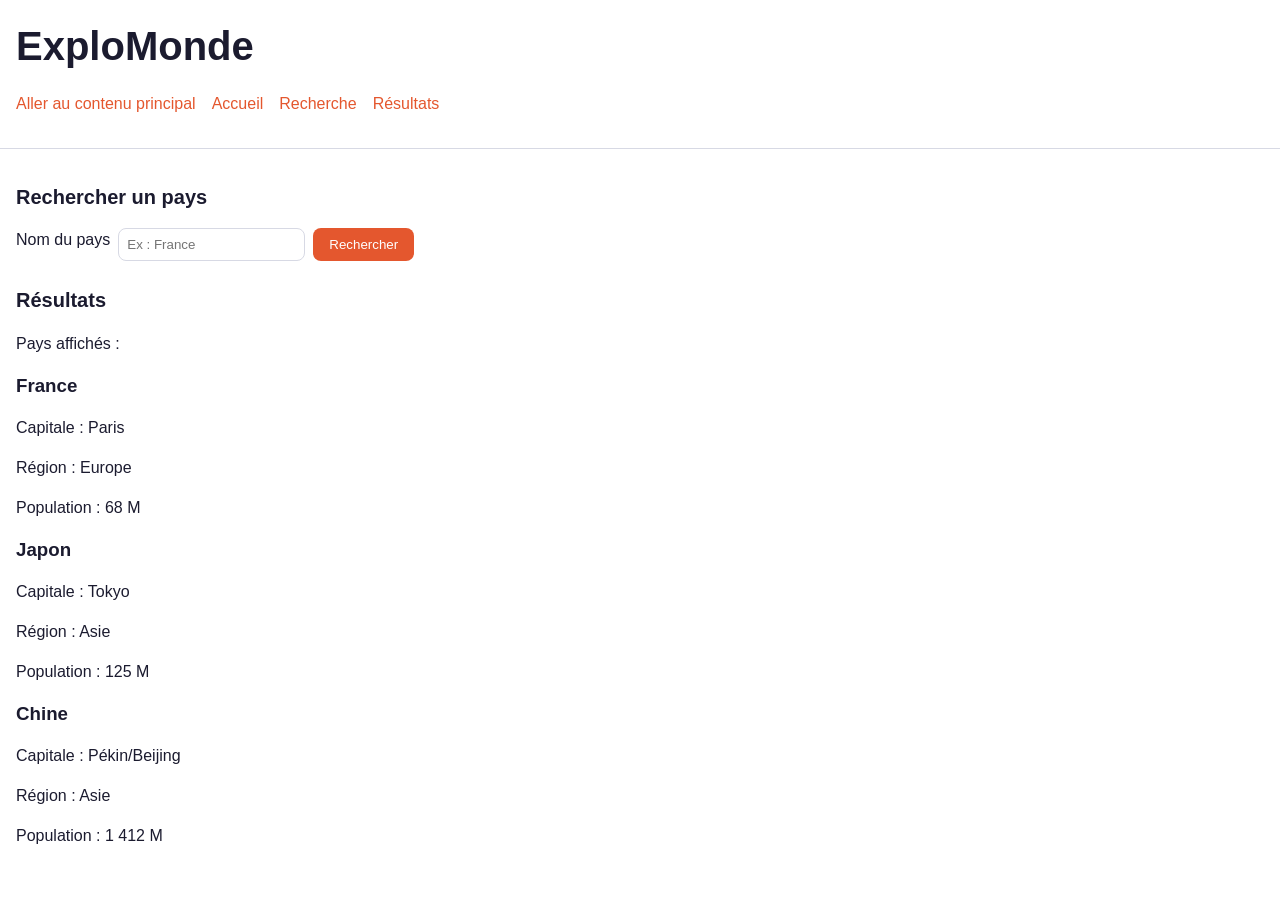
==== HTML/index.html @ 28f7790e "Ajout du Css : Token et Base" ====
<!doctype html>
<html lang="fr">
  <head>
    <meta charset="UTF-8" />
    <meta name="viewport" content="width=device-width, initial-scale=1.0" />
    <title>ExploMonde</title>
    <link rel="stylesheet" href="/CSS/token.css" />
    <link rel="stylesheet" href="/CSS/base.css" />
  </head>
  <body>
    <header>
      <h1>ExploMonde</h1>
      <nav>
        <ul>
          <li><a href="#main-content">Aller au contenu principal</a></li>
          <li><a href="#accueil">Accueil</a></li>
          <li><a href="#recherche">Recherche</a></li>
          <li><a href="#resultats">Résultats</a></li>
        </ul>
      </nav>
    </header>

    <main id="main-content">
      <section id="recherche">
        <h2>Rechercher un pays</h2>
        <form>
          <label for="pays">Nom du pays</label>
          <input type="text" id="pays" name="pays" placeholder="Ex : France" />
          <button type="submit">Rechercher</button>
        </form>
      </section>

      <section id="resultats">
        <h2>Résultats</h2>

        <p role="status">Pays affichés :</p>

        <article>
          <h3>France</h3>
          <p>Capitale : Paris</p>
          <p>Région : Europe</p>
          <p>Population : 68 M</p>
        </article>

        <article>
          <h3>Japon</h3>
          <p>Capitale : Tokyo</p>
          <p>Région : Asie</p>
          <p>Population : 125 M</p>
        </article>

        <article>
          <h3>Chine</h3>
          <p>Capitale : Pékin/Beijing</p>
          <p>Région : Asie</p>
          <p>Population : 1 412 M</p>
        </article>
      </section>
    </main>
  </body>
</html>
---- CSS/token.css ----
:root {
  --color-primary: #e4572e;
  --color-bg: #ffffff;
  --color-surface: #f3f4f8;
  --color-text: #1b1b2f;
  --color-border: #d7d9e4;
  --radius-md: 8px;
  --space-1: 8px;
  --space-2: 16px;
  --space-3: 24px;
  --space-4: 40px;
}

@media (prefers-color-scheme: dark) {
  :root {
    --color-bg: #14142b;
    --color-surface: #23233f;
    --color-text: #f2f2f7;
    --color-border: #33334d;
  }
}
---- CSS/base.css ----
body {
  margin: 0;
  font-family: Arial, sans-serif;
  background-color: var(--color-bg);
  color: var(--color-text);
  line-height: 1.5;
}

h1 {
  font-size: clamp(24px, 5vw, 40px);
  margin: 0;
}

h2 {
  font-size: 20px;
}

h3 {
  margin: 0 0 var(--space-1) 0;
}

a {
  color: var(--color-primary);
}

header {
  padding: var(--space-2);
  border-bottom: 1px solid var(--color-border);
}

nav ul {
  list-style: none;
  padding: 0;
  display: flex;
  gap: var(--space-2);
}

nav a {
  text-decoration: none;
}

main {
  padding: var(--space-2);
}

section {
  margin-bottom: var(--space-3);
}

form {
  display: flex;
  gap: var(--space-1);
}

input[type="text"] {
  padding: var(--space-1);
  border: 1px solid var(--color-border);
  border-radius: var(--radius-md);
}

button {
  padding: var(--space-1) var(--space-2);
  border: none;
  border-radius: var(--radius-md);
  background-color: var(--color-primary);
  color: white;
  cursor: pointer;
}
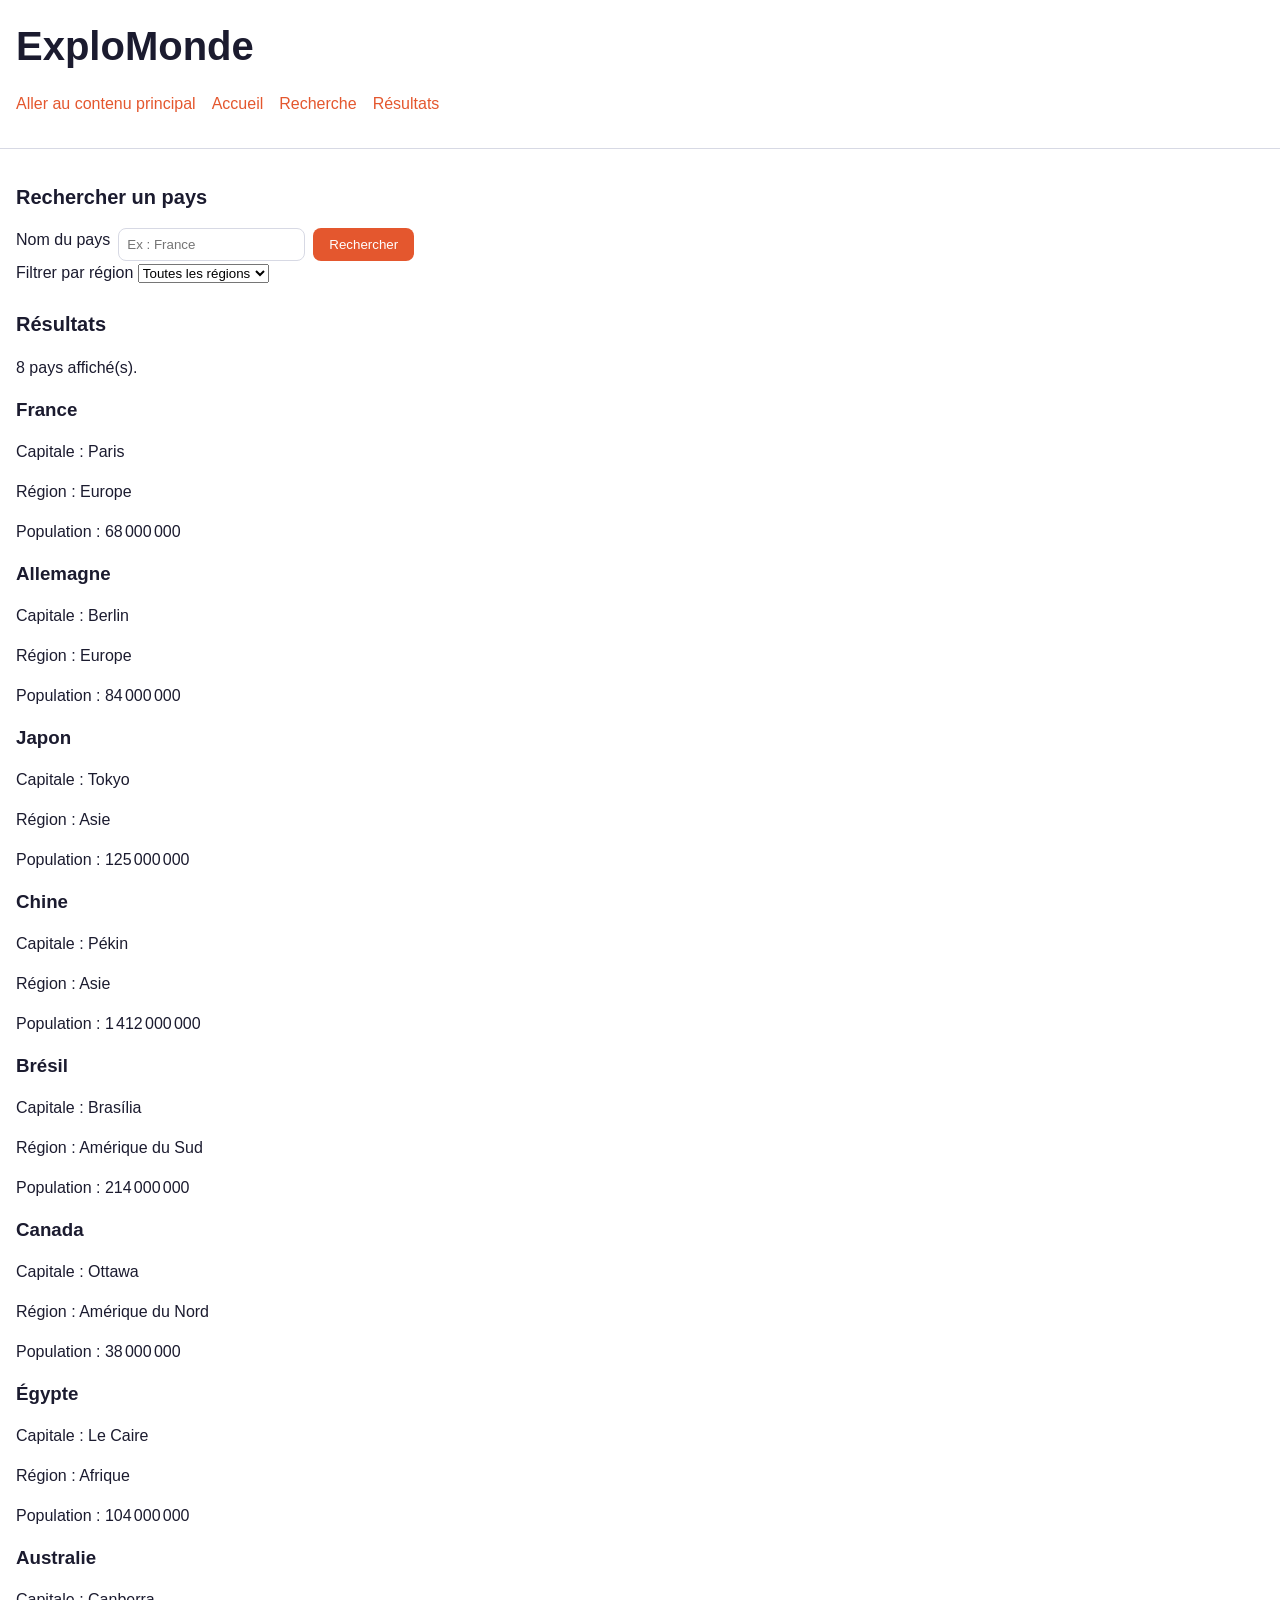
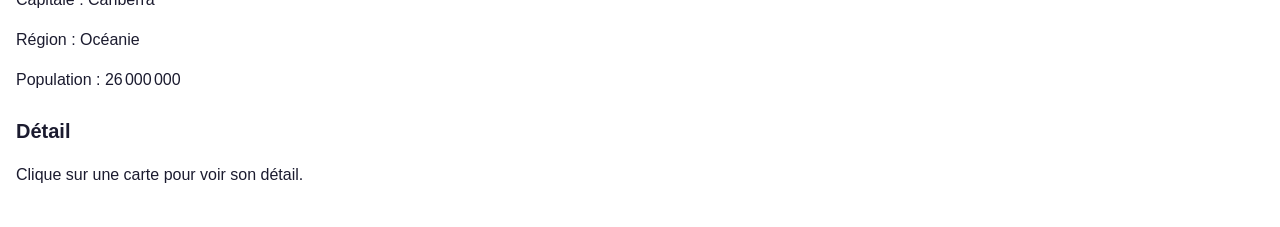
==== commit 17cd7c1e: "Ajout du mode recherche par regions" ====
--- a/HTML/index.html
+++ b/HTML/index.html
@@ -6,6 +6,7 @@
     <title>ExploMonde</title>
     <link rel="stylesheet" href="/CSS/token.css" />
     <link rel="stylesheet" href="/CSS/base.css" />
+    <link rel="stylesheet" href="/CSS/component.css" />
   </head>
   <body>
     <header>
@@ -28,34 +29,31 @@
           <input type="text" id="pays" name="pays" placeholder="Ex : France" />
           <button type="submit">Rechercher</button>
         </form>
+
+        <label for="filtre-region">Filtrer par région</label>
+        <select id="filtre-region">
+          <option value="toutes">Toutes les régions</option>
+          <option value="Europe">Europe</option>
+          <option value="Asie">Asie</option>
+          <option value="Amérique du Nord">Amérique du Nord</option>
+          <option value="Amérique du Sud">Amérique du Sud</option>
+          <option value="Afrique">Afrique</option>
+          <option value="Océanie">Océanie</option>
+        </select>
       </section>
 
       <section id="resultats">
         <h2>Résultats</h2>
 
         <p role="status">Pays affichés :</p>
+      </section>
 
-        <article>
-          <h3>France</h3>
-          <p>Capitale : Paris</p>
-          <p>Région : Europe</p>
-          <p>Population : 68 M</p>
-        </article>
-
-        <article>
-          <h3>Japon</h3>
-          <p>Capitale : Tokyo</p>
-          <p>Région : Asie</p>
-          <p>Population : 125 M</p>
-        </article>
-
-        <article>
-          <h3>Chine</h3>
-          <p>Capitale : Pékin/Beijing</p>
-          <p>Région : Asie</p>
-          <p>Population : 1 412 M</p>
-        </article>
+      <section id="detail-section">
+        <h2>Détail</h2>
+        <p id="detail">Clique sur une carte pour voir son détail.</p>
       </section>
     </main>
+
+    <script type="module" src="/JS/main.js"></script>
   </body>
 </html>
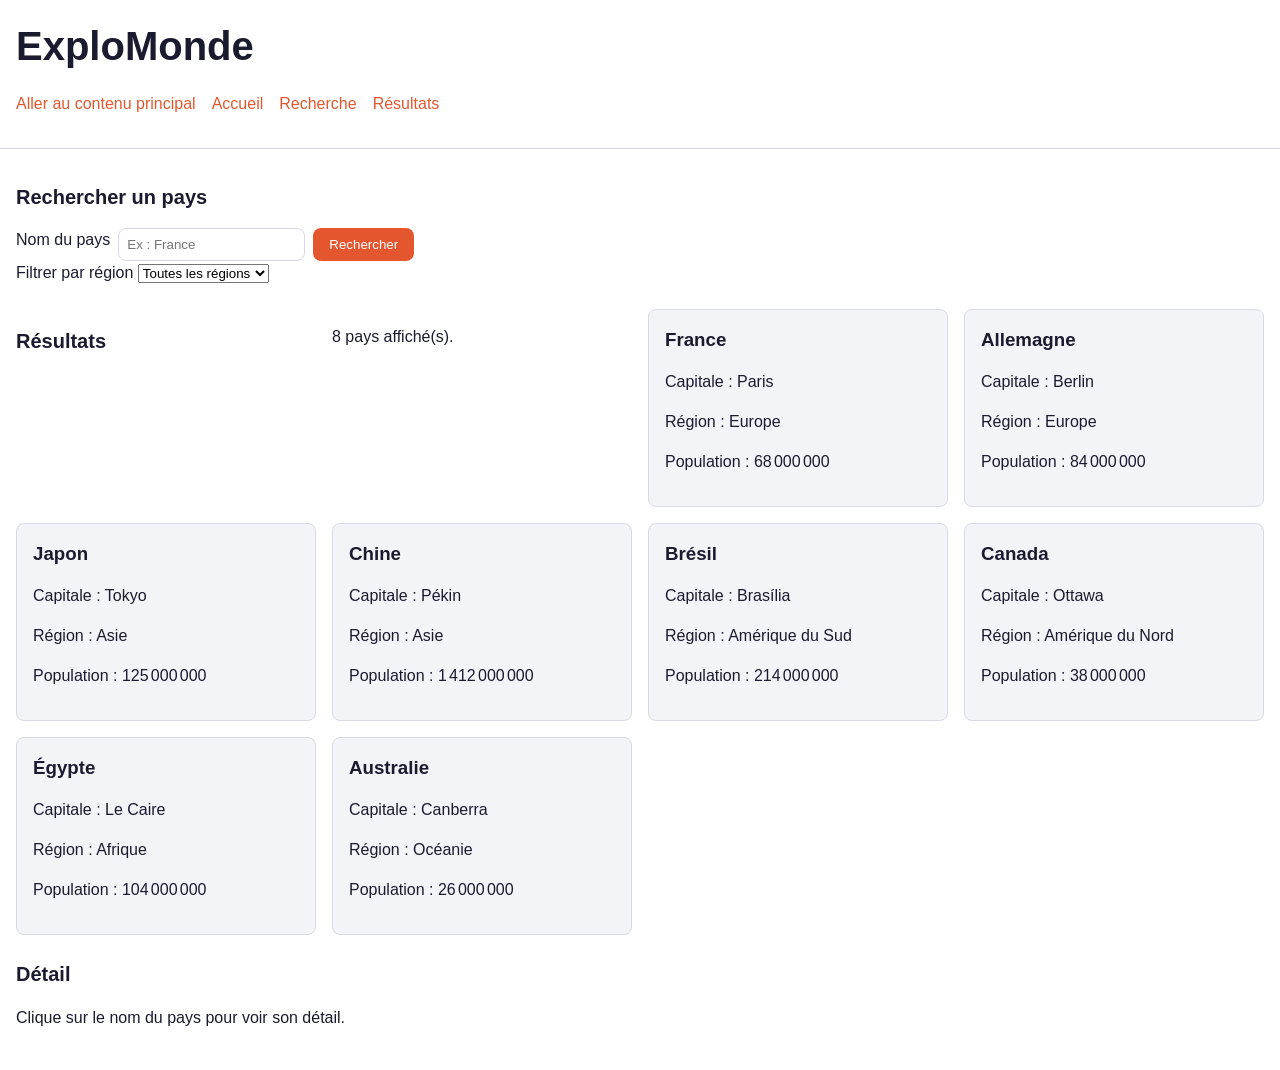
==== commit 6cf879b7: "Transformation sous forme API" ====
--- a/HTML/index.html
+++ b/HTML/index.html
@@ -6,7 +6,7 @@
     <title>ExploMonde</title>
     <link rel="stylesheet" href="/CSS/token.css" />
     <link rel="stylesheet" href="/CSS/base.css" />
-    <link rel="stylesheet" href="/CSS/component.css" />
+    <link rel="stylesheet" href="/CSS/componant.css" />
   </head>
   <body>
     <header>
@@ -50,7 +50,7 @@
 
       <section id="detail-section">
         <h2>Détail</h2>
-        <p id="detail">Clique sur une carte pour voir son détail.</p>
+        <p id="detail">Clique sur le nom du pays pour voir son détail.</p>
       </section>
     </main>
 
--- a/CSS/componant.css
+++ b/CSS/componant.css
@@ -0,0 +1,31 @@
+#resultats {
+  display: grid;
+  grid-template-columns: repeat(auto-fit, minmax(260px, 1fr));
+  gap: var(--space-2);
+}
+
+article,
+article * {
+  cursor: pointer;
+  user-select: none;
+}
+
+article {
+  background-color: var(--color-surface);
+  border: 1px solid var(--color-border);
+  border-radius: var(--radius-md);
+  padding: var(--space-2);
+}
+
+article:hover {
+  border-color: var(--color-primary);
+}
+
+.bouton-reessayer {
+  padding: var(--space-1) var(--space-2);
+  border: none;
+  border-radius: var(--radius-md);
+  background-color: var(--color-primary);
+  color: white;
+  cursor: pointer;
+}
